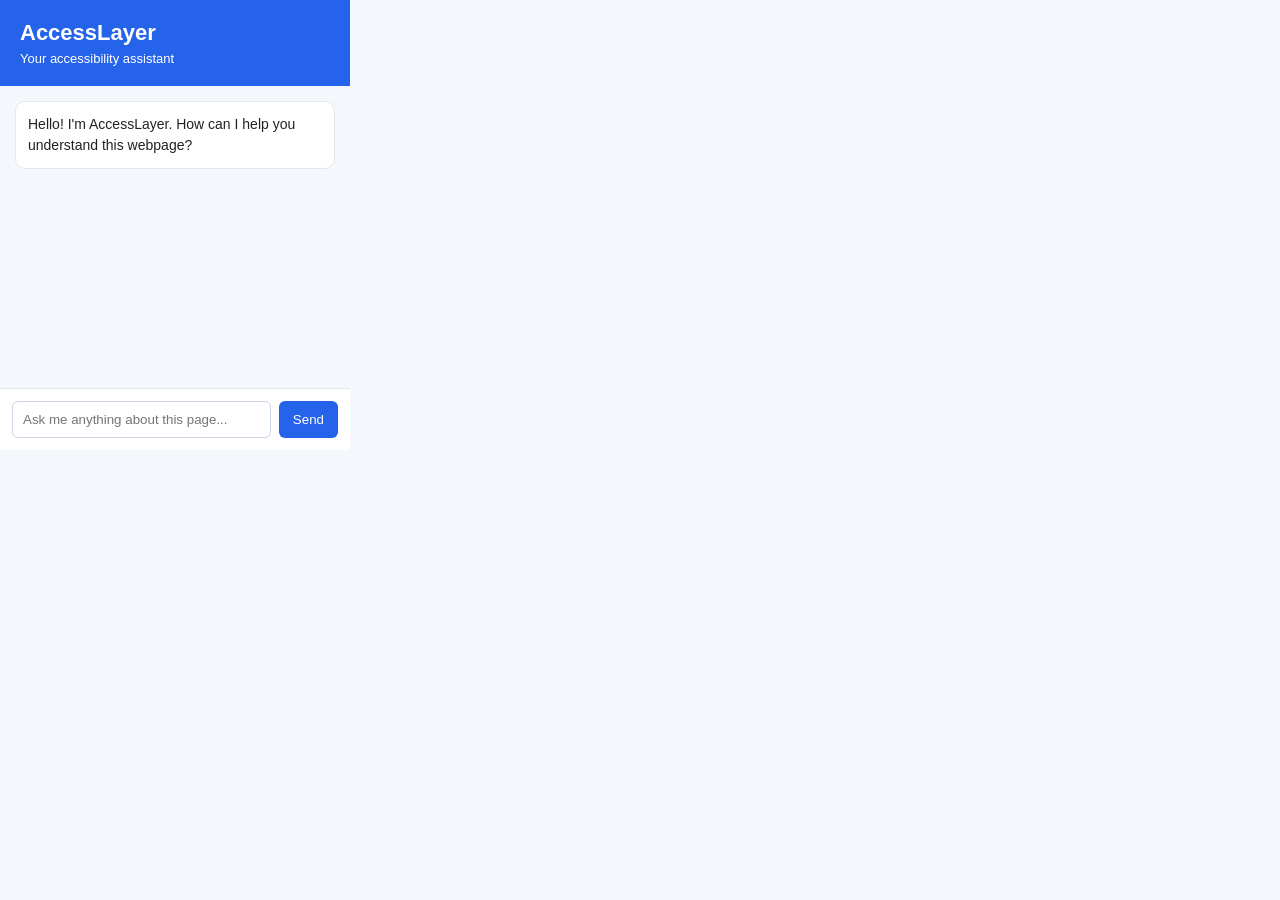
==== popup.html @ 73004cbc "Build AccessLayer assistant interface and floating panel" ====
<!DOCTYPE html>
<html lang="en">
<head>
  <meta charset="UTF-8">
  <meta name="viewport" content="width=device-width, initial-scale=1.0">
  <title>AccessLayer Assistant</title>
  <link rel="stylesheet" href="popup.css">
</head>

<body>
  <div class="assistant-container">

    <header class="assistant-header">
      <h2>AccessLayer</h2>
      <p>Your accessibility assistant</p>
    </header>

    <main class="chat-area" id="chatArea">
      <div class="message assistant-message">
        Hello! I'm AccessLayer.
        How can I help you understand this webpage?
      </div>
    </main>

    <footer class="chat-input-area">
      <input
        type="text"
        id="userInput"
        placeholder="Ask me anything about this page..."
      >

      <button id="sendButton">Send</button>
    </footer>

  </div>

  <script src="popup.js"></script>
</body>
</html>
---- popup.css ----
* {
  box-sizing: border-box;
  margin: 0;
  padding: 0;
}

body {
  width: 350px;
  min-height: 450px;
  font-family: Arial, sans-serif;
  background: #f4f7fb;
}

.assistant-container {
  display: flex;
  flex-direction: column;
  min-height: 450px;
}

.assistant-header {
  background: #2563eb;
  color: white;
  padding: 20px;
}

.assistant-header h2 {
  font-size: 22px;
  margin-bottom: 5px;
}

.assistant-header p {
  font-size: 13px;
}

.chat-area {
  flex: 1;
  padding: 15px;
  overflow-y: auto;
}

.message {
  padding: 12px;
  border-radius: 10px;
  font-size: 14px;
  line-height: 1.5;
}

.assistant-message {
  background: white;
  color: #222;
  border: 1px solid #e2e8f0;
}

.chat-input-area {
  display: flex;
  gap: 8px;
  padding: 12px;
  background: white;
  border-top: 1px solid #e2e8f0;
}

.chat-input-area input {
  flex: 1;
  min-width: 0;
  padding: 10px;
  border: 1px solid #cbd5e1;
  border-radius: 6px;
  outline: none;
}

.chat-input-area input:focus {
  border-color: #2563eb;
}

.chat-input-area button {
  padding: 10px 14px;
  background: #2563eb;
  color: white;
  border: none;
  border-radius: 6px;
  cursor: pointer;
}

.chat-input-area button:hover {
  background: #1d4ed8;
}



.user-message {
  background: #dbeafe;
  color: #1e3a8a;
  margin-top: 10px;
  margin-left: 35px;
  border-radius: 10px;
  padding: 12px;
  font-size: 14px;
  line-height: 1.5;
  overflow-wrap: anywhere;
}
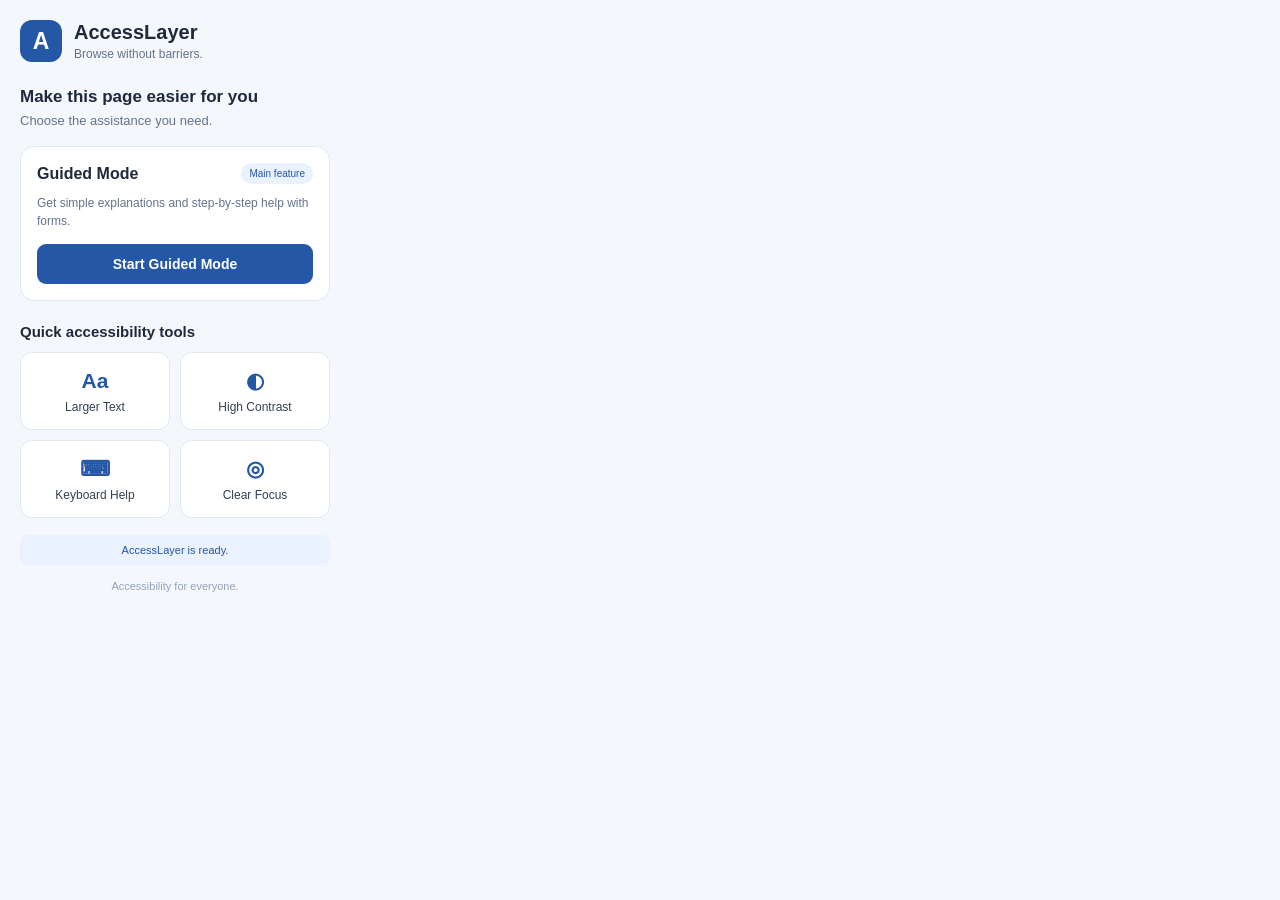
==== commit d1ec8219: "Add popup UI" ====
--- a/popup.html
+++ b/popup.html
@@ -4,37 +4,82 @@
 <head>
   <meta charset="UTF-8">
   <meta name="viewport" content="width=device-width, initial-scale=1.0">
-  <title>AccessLayer Assistant</title>
+  <title>AccessLayer</title>
   <link rel="stylesheet" href="popup.css">
 </head>
 
 <body>
-  <div class="assistant-container">
+  <main class="container">
 
-    <header class="assistant-header">
-      <h2>AccessLayer</h2>
-      <p>Your accessibility assistant</p>
+    <!-- Header -->
+    <header class="header">
+      <div class="logo">A</div>
+      <div>
+        <h1>AccessLayer</h1>
+        <p class="tagline">Browse without barriers.</p>
+      </div>
     </header>
 
-    <main class="chat-area" id="chatArea">
-      <div class="message assistant-message">
-        Hello! I'm AccessLayer.
-        How can I help you understand this webpage?
+    <!-- Introduction -->
+    <section class="intro">
+      <h2>Make this page easier for you</h2>
+      <p>Choose the assistance you need.</p>
+    </section>
+
+    <!-- Main feature -->
+    <section class="guided-card">
+      <div class="card-heading">
+        <h3>Guided Mode</h3>
+        <span class="tag">Main feature</span>
       </div>
-    </main>
 
-    <footer class="chat-input-area">
-      <input
-        type="text"
-        id="userInput"
-        placeholder="Ask me anything about this page..."
-      >
+      <p>Get simple explanations and step-by-step help with forms.</p>
 
-      <button id="sendButton">Send</button>
+      <button id="guideButton" class="primary-button">
+        Start Guided Mode
+      </button>
+    </section>
+
+    <!-- Accessibility controls -->
+    <section class="tools">
+      <h3>Quick accessibility tools</h3>
+
+      <div class="tool-grid">
+
+        <button class="tool-button" id="largeTextButton">
+          <span class="tool-icon">Aa</span>
+          <span>Larger Text</span>
+        </button>
+
+        <button class="tool-button" id="contrastButton">
+          <span class="tool-icon">◐</span>
+          <span>High Contrast</span>
+        </button>
+
+        <button class="tool-button" id="keyboardButton">
+          <span class="tool-icon">⌨</span>
+          <span>Keyboard Help</span>
+        </button>
+
+        <button class="tool-button" id="focusButton">
+          <span class="tool-icon">◎</span>
+          <span>Clear Focus</span>
+        </button>
+
+      </div>
+    </section>
+
+    <!-- Status message -->
+    <p id="statusMessage" class="status" role="status" aria-live="polite">
+      AccessLayer is ready.
+    </p>
+
+    <footer>
+      Accessibility for everyone.
     </footer>
 
-  </div>
+  </main>
 
   <script src="popup.js"></script>
 </body>
-</html>
+</html>
--- a/popup.css
+++ b/popup.css
@@ -7,95 +7,177 @@
 
 body {
   width: 350px;
-  min-height: 450px;
   font-family: Arial, sans-serif;
-  background: #f4f7fb;
+  background: #f4f7fc;
+  color: #1e293b;
 }
 
-.assistant-container {
-  display: flex;
-  flex-direction: column;
-  min-height: 450px;
-}
-
-.assistant-header {
-  background: #2563eb;
-  color: white;
+.container {
   padding: 20px;
 }
 
-.assistant-header h2 {
-  font-size: 22px;
-  margin-bottom: 5px;
+/* Header */
+
+.header {
+  display: flex;
+  align-items: center;
+  gap: 12px;
+  margin-bottom: 25px;
 }
 
-.assistant-header p {
+.logo {
+  width: 42px;
+  height: 42px;
+  border-radius: 12px;
+  background: #2458a6;
+  color: white;
+  display: flex;
+  align-items: center;
+  justify-content: center;
+  font-size: 23px;
+  font-weight: bold;
+}
+
+.header h1 {
+  font-size: 20px;
+}
+
+.tagline {
+  color: #64748b;
+  font-size: 12px;
+  margin-top: 3px;
+}
+
+/* Introduction */
+
+.intro {
+  margin-bottom: 18px;
+}
+
+.intro h2 {
+  font-size: 17px;
+  margin-bottom: 6px;
+}
+
+.intro p {
+  color: #64748b;
   font-size: 13px;
 }
 
-.chat-area {
-  flex: 1;
-  padding: 15px;
-  overflow-y: auto;
+/* Guided mode */
+
+.guided-card {
+  background: white;
+  padding: 16px;
+  border-radius: 14px;
+  border: 1px solid #e2e8f0;
+  margin-bottom: 22px;
 }
 
-.message {
-  padding: 12px;
-  border-radius: 10px;
-  font-size: 14px;
-  line-height: 1.5;
+.card-heading {
+  display: flex;
+  justify-content: space-between;
+  align-items: center;
+  gap: 8px;
+  margin-bottom: 10px;
 }
 
-.assistant-message {
-  background: white;
-  color: #222;
-  border: 1px solid #e2e8f0;
+.card-heading h3 {
+  font-size: 16px;
 }
 
-.chat-input-area {
-  display: flex;
-  gap: 8px;
-  padding: 12px;
-  background: white;
-  border-top: 1px solid #e2e8f0;
+.tag {
+  background: #eaf1ff;
+  color: #2458a6;
+  padding: 5px 8px;
+  border-radius: 20px;
+  font-size: 10px;
 }
 
-.chat-input-area input {
-  flex: 1;
-  min-width: 0;
-  padding: 10px;
-  border: 1px solid #cbd5e1;
-  border-radius: 6px;
-  outline: none;
+.guided-card p {
+  color: #64748b;
+  font-size: 12px;
+  line-height: 1.5;
+  margin-bottom: 14px;
 }
 
-.chat-input-area input:focus {
-  border-color: #2563eb;
-}
-
-.chat-input-area button {
-  padding: 10px 14px;
-  background: #2563eb;
+.primary-button {
+  width: 100%;
+  border: none;
+  background: #2458a6;
   color: white;
-  border: none;
-  border-radius: 6px;
+  padding: 12px;
+  border-radius: 9px;
+  font-size: 14px;
+  font-weight: bold;
   cursor: pointer;
 }
 
-.chat-input-area button:hover {
-  background: #1d4ed8;
+.primary-button:hover {
+  background: #194580;
 }
 
+/* Accessibility tools */
 
+.tools h3 {
+  font-size: 15px;
+  margin-bottom: 12px;
+}
 
-.user-message {
-  background: #dbeafe;
-  color: #1e3a8a;
-  margin-top: 10px;
-  margin-left: 35px;
-  border-radius: 10px;
-  padding: 12px;
-  font-size: 14px;
-  line-height: 1.5;
-  overflow-wrap: anywhere;
+.tool-grid {
+  display: grid;
+  grid-template-columns: 1fr 1fr;
+  gap: 10px;
 }
+
+.tool-button {
+  min-height: 78px;
+  background: white;
+  border: 1px solid #e2e8f0;
+  border-radius: 12px;
+  cursor: pointer;
+  display: flex;
+  flex-direction: column;
+  justify-content: center;
+  align-items: center;
+  gap: 7px;
+  color: #334155;
+  font-size: 12px;
+}
+
+.tool-button:hover {
+  border-color: #2458a6;
+  background: #edf4ff;
+}
+
+.tool-icon {
+  font-size: 21px;
+  font-weight: bold;
+  color: #2458a6;
+}
+
+/* Keyboard focus */
+
+button:focus-visible {
+  outline: 3px solid #e59b22;
+  outline-offset: 3px;
+}
+
+/* Status and footer */
+
+.status {
+  margin-top: 17px;
+  padding: 9px;
+  background: #eaf1ff;
+  border-radius: 8px;
+  color: #2458a6;
+  font-size: 11px;
+  text-align: center;
+}
+
+footer {
+  text-align: center;
+  margin-top: 15px;
+  font-size: 11px;
+  color: #94a3b8;
+}
